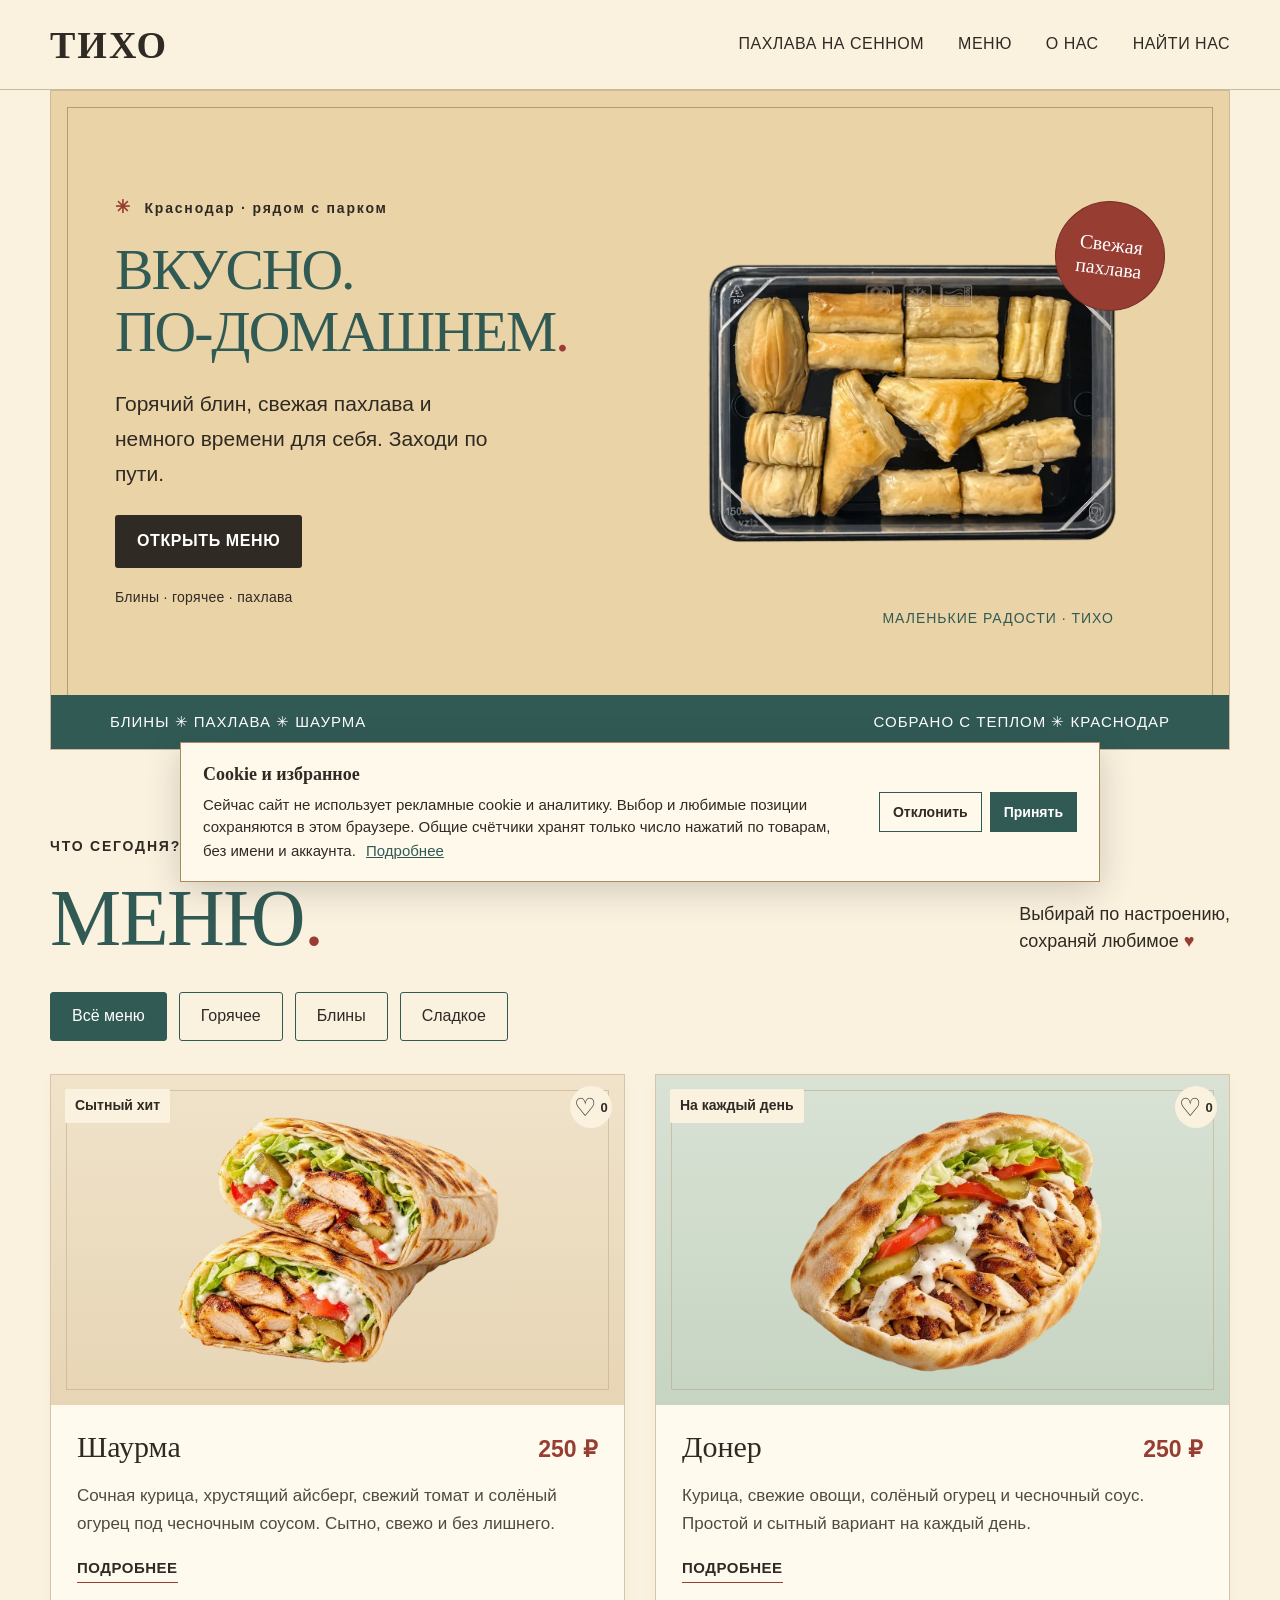
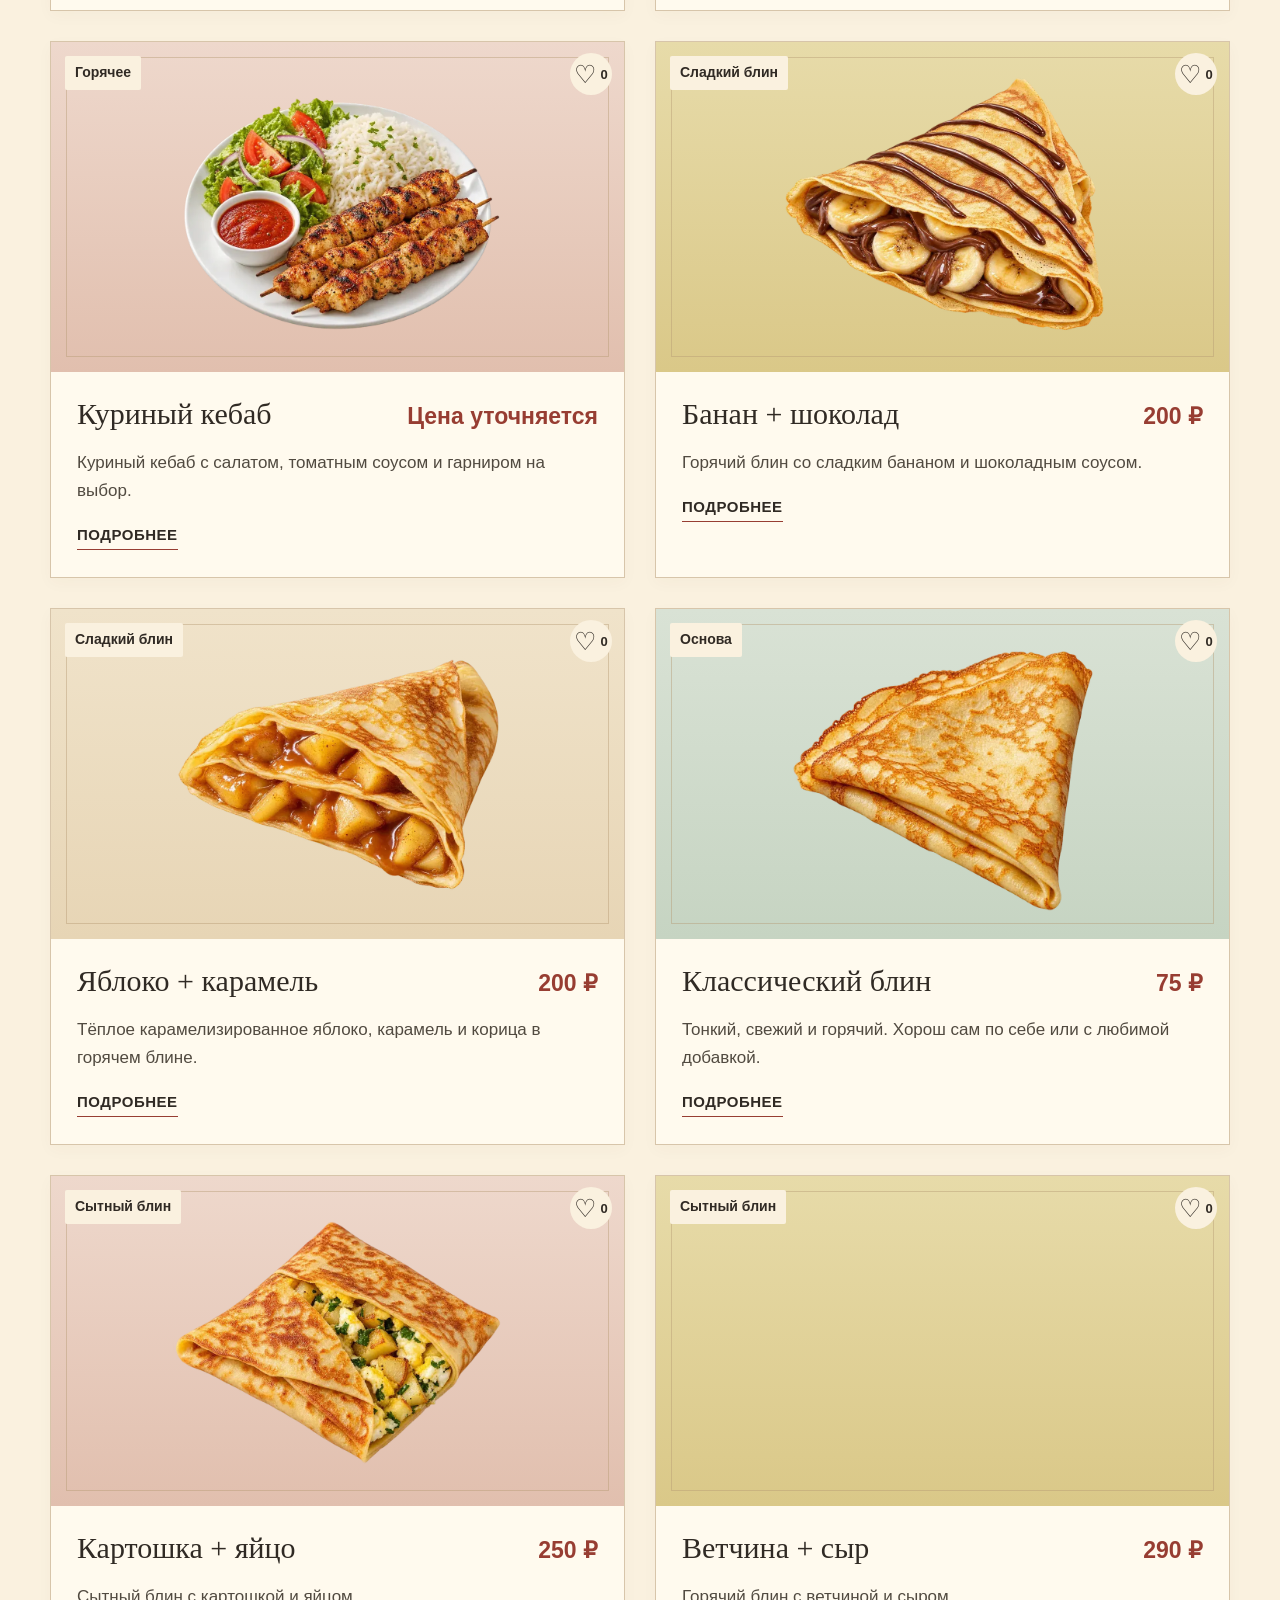
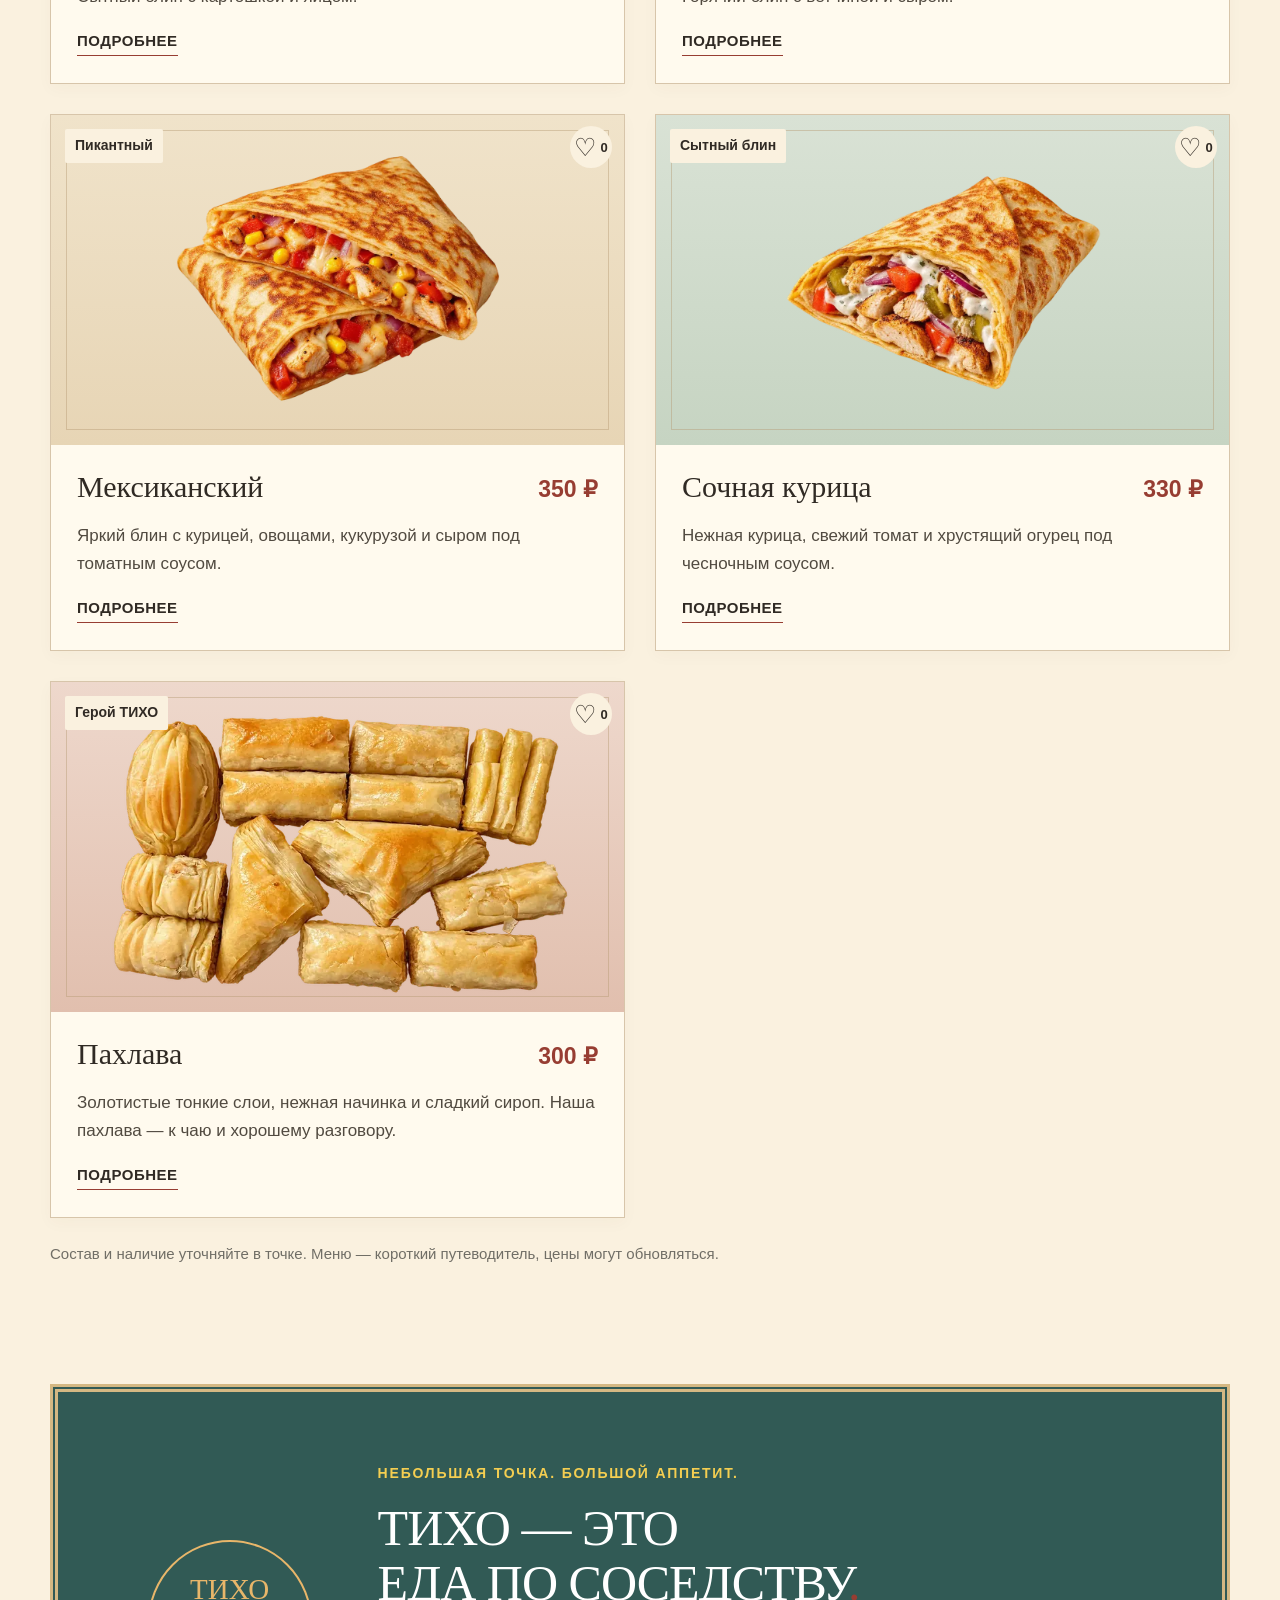
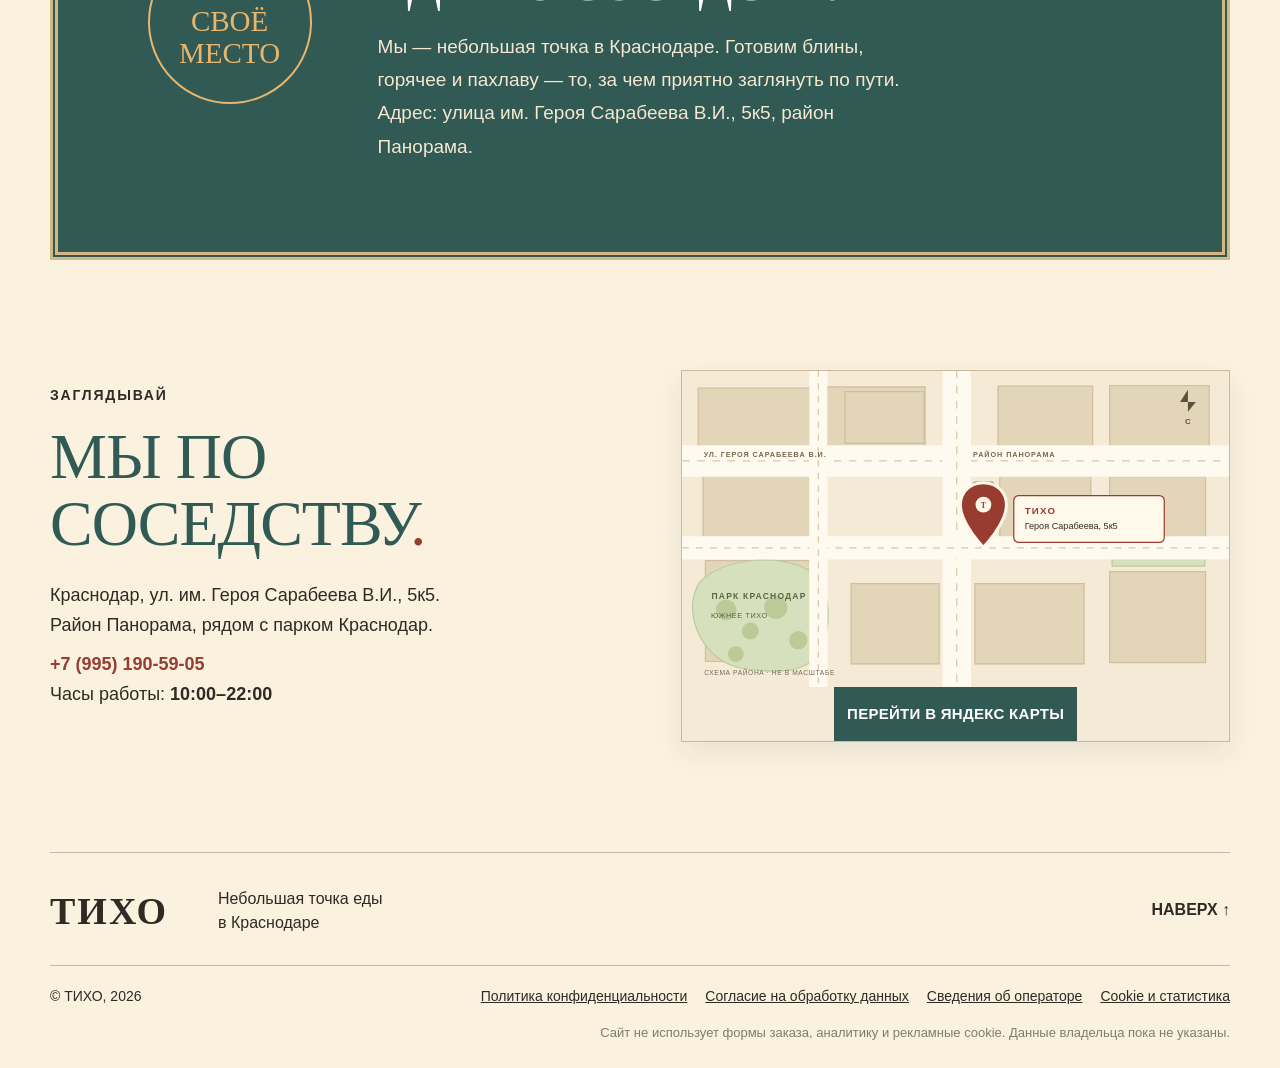
==== sarabeeva.html @ d7fddcbe "v0001" ====
<!doctype html>
<html lang="ru"><head><meta charset="utf-8"><meta name="viewport" content="width=device-width, initial-scale=1"><meta name="description" content="Блины, горячее и пахлава в Краснодаре. ТИХО, улица им. Героя Сарабеева, 5к5."><meta name="theme-color" content="#faf1df"><link rel="icon" href="images/tiho-icon.png" type="image/png"><title>ТИХО — вкусно по пути</title>
<style>:root{--yellow:#f5c846;--blue:#203bd6;--red:#f15b43;--cream:#fff8e8;--ink:#171714;--line:rgba(23,23,20,.2);--display:'Arial Narrow','Roboto Condensed',Impact,sans-serif;--body:Arial,Helvetica,sans-serif}*{box-sizing:border-box}html{scroll-behavior:smooth}body{margin:0;background:var(--cream);color:var(--ink);font-family:var(--body);font-size:15px}button,a{font:inherit}a{color:inherit;text-decoration:none}button{color:inherit}.shell{width:min(1180px,calc(100% - 48px));margin:auto}.topbar{height:76px;padding:0 max(24px,calc((100vw - 1180px)/2));display:flex;align-items:center;justify-content:space-between;border-bottom:1px solid var(--line);background:var(--cream)}.wordmark{font:600 30px var(--display);letter-spacing:-1px}.wordmark span{color:var(--red);font-size:18px;vertical-align:top;margin-left:3px}.topbar nav{display:flex;gap:34px;font-size:12px;text-transform:uppercase;letter-spacing:1px}.top-cta{font-size:12px;font-weight:700;background:var(--blue);color:white;padding:13px 17px}.top-cta span{padding-left:18px}.hero{min-height:590px;position:relative;display:grid;grid-template-columns:1fr .95fr;align-items:center;padding:56px 5% 86px;background:var(--yellow);overflow:hidden}.hero:before{content:'';position:absolute;inset:0;background-image:radial-gradient(rgba(32,59,214,.12) .7px,transparent .7px);background-size:11px 11px;pointer-events:none}.hero-copy{position:relative;z-index:2}.eyebrow{font-size:10px;letter-spacing:2px;font-weight:800;margin:0 0 17px}.spark{color:var(--red);font-size:18px;margin-right:7px}h1,h2{font-family:var(--display);font-weight:500;letter-spacing:-1.5px;margin:0}h1{font-size:clamp(75px,10vw,142px);line-height:.82;color:var(--blue)}.dot{color:var(--red)}.hero-lead{max-width:330px;line-height:1.55;margin:24px 0}.button{display:inline-flex;align-items:center;gap:45px;padding:15px 19px;font-weight:800;font-size:12px;text-transform:uppercase;letter-spacing:.6px}.button-dark{background:var(--ink);color:white}.hero-note{display:block;font-size:9px;text-transform:uppercase;letter-spacing:1px;margin-top:19px}.hero-art{height:400px;position:relative;display:grid;place-items:center;transform:rotate(3deg)}.sunburst{position:absolute;width:355px;height:355px;border-radius:50%;background:repeating-conic-gradient(var(--blue) 0 2deg,transparent 2deg 13deg);opacity:.95}.plate{position:relative;width:280px;height:280px;border-radius:50%;background:#fffdf4;box-shadow:0 12px 0 rgba(20,35,110,.18);display:grid;place-items:center}.plate:after{content:'';position:absolute;inset:18px;border:1px solid #e3d7b8;border-radius:50%}.baklava{position:relative;width:190px;height:190px;transform:rotate(45deg);display:grid;grid-template-columns:repeat(3,1fr);gap:4px;padding:6px}.baklava i{background:linear-gradient(135deg,#cb5d30 0 36%,#f5bd5a 37% 67%,#aa3c22 68%);border:2px solid #e99a4a;box-shadow:inset 0 0 0 3px #f7d58c}.art-sticker{position:absolute;z-index:3;right:1%;top:13%;width:92px;height:92px;border-radius:50%;background:var(--red);color:#fff;font:500 18px var(--display);text-align:center;padding-top:25px;transform:rotate(10deg);box-shadow:0 4px 0 var(--ink)}.orbit-text{position:absolute;bottom:7%;right:7%;font:11px var(--display);letter-spacing:2px;color:var(--blue);transform:rotate(-8deg)}.hero-band{position:absolute;bottom:0;left:0;right:0;background:var(--blue);color:#fff;padding:14px 5%;display:flex;justify-content:space-between;font:13px var(--display);letter-spacing:1px}.catalog{padding-top:115px;padding-bottom:102px}.section-heading{display:flex;justify-content:space-between;align-items:end}.section-heading h2,.visit h2{font-size:clamp(60px,8vw,100px);line-height:.9;color:var(--blue)}.section-heading>p{font-size:12px;line-height:1.6;margin:0 0 7px}.section-heading>p span{color:var(--red);font-size:18px}.filters{display:flex;gap:8px;margin:34px 0 24px;overflow:auto;padding-bottom:3px}.filter{border:1px solid var(--ink);background:transparent;border-radius:30px;padding:10px 16px;font-size:11px;white-space:nowrap;cursor:pointer}.filter.active,.filter:hover{background:var(--ink);color:white}.product-grid{display:grid;grid-template-columns:repeat(3,1fr);gap:17px}.product-card{background:#fffdf7;position:relative;border:1px solid var(--line);cursor:pointer;transition:transform .2s,box-shadow .2s;min-width:0}.product-card:hover{transform:translateY(-4px);box-shadow:5px 5px 0 var(--blue)}.card-visual{height:230px;display:grid;place-items:center;position:relative;overflow:hidden;background:var(--card-bg,#f3cf62)}.card-visual:before{content:'';position:absolute;width:185px;height:185px;border-radius:50%;background:repeating-conic-gradient(rgba(255,255,255,.38) 0 2deg,transparent 2deg 18deg)}.food-shape{position:relative;width:140px;height:104px;filter:drop-shadow(0 10px 3px rgba(0,0,0,.18));transition:transform .4s}.product-card:hover .food-shape{transform:rotate(-8deg) scale(1.04)}.food-shape.wrap{background:linear-gradient(120deg,#eed9a4 0 15%,#d3924b 16% 85%,#ecc776 86%);clip-path:polygon(7% 6%,90% 0,100% 83%,14% 100%)}.food-shape.wrap:after{content:'';position:absolute;left:20px;right:17px;top:12px;height:68px;background:repeating-linear-gradient(0deg,#8cb25c 0 8px,#f2cf79 9px 14px,#de6241 15px 20px)}.food-shape.pancake{width:160px;height:120px;background:radial-gradient(ellipse at 45% 38%,#ffe08b 0 43%,#d69b45 44% 56%,#f5cc67 57% 72%,#c17b31 73% 78%,transparent 79%);border-radius:50%;transform:rotate(-12deg)}.food-shape.pancake:after{content:'';position:absolute;width:50px;height:28px;left:57px;top:42px;border-radius:50%;background:#8e3927;filter:blur(7px)}.food-shape.dessert{width:150px;height:112px;background:repeating-linear-gradient(135deg,#b95527 0 14px,#e9953e 15px 29px,#f2d28a 30px 35px);clip-path:polygon(50% 0,100% 85%,0 85%)}.food-shape.kebab{width:145px;height:100px;border-radius:60% 50% 45% 48%;background:linear-gradient(100deg,#813b24,#cc7441 30%,#923b27 62%,#e09a59);transform:rotate(-9deg)}.food-shape.kebab:after{content:'';position:absolute;inset:20px 15px;background:repeating-linear-gradient(0deg,transparent 0 15px,rgba(45,22,18,.4) 16px 19px)}.food-shape.baklava{width:130px;height:130px;background:repeating-linear-gradient(45deg,#d18435 0 15px,#f4cf7b 16px 20px,#ae5229 21px 33px);transform:rotate(45deg);border:5px solid #fff1ca}.food-shape.blin{width:150px;height:95px;background:radial-gradient(ellipse,#f5d174 0 56%,#cf843c 59% 70%,transparent 72%);border-radius:50%;transform:rotate(-13deg)}.card-tag{position:absolute;top:14px;left:14px;background:var(--cream);padding:6px 9px;border-radius:2px;font-size:9px;text-transform:uppercase;letter-spacing:.8px;font-weight:700}.like{position:absolute;top:11px;right:12px;width:34px;height:34px;border:0;border-radius:50%;background:var(--cream);font-size:20px;line-height:1;cursor:pointer;z-index:1}.like.on{color:var(--red)}.card-info{padding:16px 17px 19px}.card-info-top{display:flex;justify-content:space-between;align-items:start;gap:8px}.card-info h3{font:500 22px var(--display);margin:0}.card-price{font-weight:800;font-size:14px;white-space:nowrap}.card-info p{font-size:11px;line-height:1.5;color:#625f56;min-height:32px;margin:9px 0 0}.card-open{display:inline-block;margin-top:15px;font-size:9px;text-transform:uppercase;letter-spacing:1px;font-weight:800;border-bottom:1px solid var(--red);padding-bottom:3px}.menu-note{font-size:10px;color:#706e66;margin-top:23px}.about{background:var(--blue);color:white;padding:75px 9%;display:grid;grid-template-columns:190px 1fr;gap:52px;align-items:center}.about h2{font-size:clamp(40px,5vw,68px);line-height:.98}.about .eyebrow{color:#f4ce51}.about p:last-child{max-width:540px;font-size:13px;line-height:1.8;color:#e1e5ff}.about-stamp{width:164px;height:164px;border:2px solid var(--yellow);border-radius:50%;display:grid;place-content:center;text-align:center;color:var(--yellow);font:500 27px/.95 var(--display);transform:rotate(-11deg)}.visit{display:grid;grid-template-columns:1fr 1fr;align-items:center;gap:7%;padding-top:110px;padding-bottom:110px}.visit h2{font-size:clamp(48px,6vw,78px)}.visit>div:first-child>p:last-child{font-size:12px;line-height:1.7;margin-top:22px}.map-card{height:290px;background:#e9dfc4;position:relative;overflow:hidden;display:grid;place-items:center}.map-grid{position:absolute;inset:-20%;background:repeating-linear-gradient(25deg,transparent 0 44px,rgba(32,59,214,.12) 45px 49px,transparent 50px 76px),repeating-linear-gradient(115deg,transparent 0 64px,rgba(32,59,214,.09) 65px 71px,transparent 72px 106px)}.map-pin{position:relative;background:var(--red);color:white;padding:12px 20px;font:500 28px var(--display);box-shadow:4px 5px 0 var(--ink);transform:rotate(-4deg)}.map-pin span{font-size:13px;vertical-align:top;margin-left:5px}.map-label{position:absolute;top:20px;left:20px;font:12px var(--display);letter-spacing:2px;color:var(--blue)}.map-caption{position:absolute;bottom:17px;right:18px;font-size:9px;text-transform:uppercase;letter-spacing:1px}.footer{border-top:1px solid var(--line);padding-top:34px;padding-bottom:24px}.footer-top{display:flex;align-items:center;justify-content:space-between;padding-bottom:30px}.footer-top p{font-size:11px;line-height:1.5;margin:0 auto 0 50px}.footer-up{font-size:10px;text-transform:uppercase;font-weight:700}.footer-bottom{border-top:1px solid var(--line);padding-top:20px;display:flex;justify-content:space-between;gap:20px;font-size:9px}.footer-bottom>div{display:flex;gap:18px;flex-wrap:wrap;justify-content:end}.footer-bottom button{border:0;padding:0;background:none;text-decoration:underline;font-size:9px;cursor:pointer}.legal-placeholder{font-size:9px;color:#807c70;text-align:right;margin:16px 0 0}.product-dialog,.legal-dialog{border:0;padding:0;color:var(--ink);background:var(--cream);box-shadow:0 24px 80px #0005}.product-dialog{width:min(840px,calc(100% - 28px));max-width:none;grid-template-columns:1fr 1fr;position:fixed}.product-dialog[open]{display:grid}.product-dialog::backdrop,.legal-dialog::backdrop{background:rgba(17,18,31,.68);backdrop-filter:blur(4px)}.dialog-close{position:absolute;right:13px;top:11px;z-index:5;border:0;background:var(--cream);width:35px;height:35px;border-radius:50%;font-size:24px;cursor:pointer}.dialog-media{min-height:440px;display:grid;place-items:center;background:var(--yellow);overflow:hidden;touch-action:pan-y}.dialog-media .food-shape{transform:scale(1.8);cursor:grab}.dialog-media .food-shape:active{cursor:grabbing}.dialog-copy{padding:54px 38px 32px}.dialog-copy h2{font-size:46px;line-height:1;margin-bottom:12px}.dialog-category{color:var(--blue)}.dialog-price{font-size:18px}.dialog-description{font-size:13px;line-height:1.7;margin:20px 0 8px}.dialog-ingredients{font-size:10px;line-height:1.6;color:#716d62}.gallery-controls{display:flex;align-items:center;gap:16px;margin-top:24px;font-size:9px;text-transform:uppercase;letter-spacing:1px}.gallery-controls button{border:1px solid var(--ink);background:transparent;width:34px;height:34px;border-radius:50%;font-size:16px;cursor:pointer}.large-like{position:static;width:auto;height:40px;border-radius:25px;padding:0 15px;margin-top:18px;font-size:15px;background:#f0e6d0}.large-like span{font-size:10px;margin-left:6px}.legal-dialog{width:min(580px,calc(100% - 28px));max-width:none;padding:45px 42px 35px}.legal-dialog h2{font-size:38px;color:var(--blue);margin-bottom:18px}.legal-copy{font-size:12px;line-height:1.75}.legal-warning{font-size:10px;background:#fff0bf;padding:12px;margin-top:22px}.toast{position:fixed;left:50%;bottom:25px;transform:translate(-50%,20px);background:var(--ink);color:white;padding:12px 18px;font-size:11px;opacity:0;pointer-events:none;transition:.25s;z-index:10}.toast.show{opacity:1;transform:translate(-50%,0)}@media(max-width:760px){.shell{width:calc(100% - 32px)}.topbar{height:62px;padding:0 16px}.topbar nav{gap:14px;font-size:9px}.top-cta{display:none}.wordmark{font-size:25px}.hero{width:100%;grid-template-columns:1fr;min-height:auto;padding:55px 25px 74px}.hero h1{font-size:clamp(76px,18vw,125px)}.hero-lead{max-width:280px;font-size:13px}.hero-art{height:310px;margin-top:0}.sunburst{width:270px;height:270px}.plate{width:220px;height:220px}.baklava{width:150px;height:150px}.art-sticker{right:8%;top:4%;width:76px;height:76px;font-size:15px;padding-top:21px}.orbit-text{bottom:1%;right:4%;font-size:9px}.hero-band{padding:11px 15px;font-size:10px}.hero-band span:last-child{display:none}.catalog{padding-top:74px;padding-bottom:68px}.section-heading h2{font-size:68px}.section-heading>p{font-size:10px}.filters{margin:24px 0 18px;gap:6px}.filter{padding:9px 13px;font-size:10px}.product-grid{grid-template-columns:repeat(2,minmax(0,1fr));gap:10px}.card-visual{height:160px}.food-shape{transform:scale(.82)}.product-card:hover .food-shape{transform:rotate(-8deg) scale(.86)}.card-info{padding:12px 11px 14px}.card-info h3{font-size:18px}.card-price{font-size:12px}.card-info p{font-size:10px;min-height:45px}.card-open{font-size:8px;margin-top:11px}.card-tag{top:9px;left:9px;font-size:8px;padding:5px 7px}.like{top:7px;right:7px;width:30px;height:30px}.about{width:100%;grid-template-columns:1fr;gap:25px;padding:45px 26px}.about-stamp{width:106px;height:106px;font-size:19px}.about h2{font-size:47px}.about p:last-child{font-size:12px}.visit{grid-template-columns:1fr;gap:25px;padding-top:72px;padding-bottom:70px}.visit h2{font-size:58px}.map-card{height:225px}.footer-top{padding-bottom:22px}.footer-top p{margin-left:22px;font-size:9px}.footer-bottom{display:block}.footer-bottom>div{justify-content:start;margin-top:15px;gap:12px}.legal-placeholder{text-align:left;line-height:1.5}.product-dialog[open]{display:block;max-height:calc(100dvh - 24px);overflow:auto}.dialog-media{min-height:250px;height:250px}.dialog-media .food-shape{transform:scale(1.25)}.dialog-copy{padding:28px 24px 25px}.dialog-copy h2{font-size:38px}.legal-dialog{padding:42px 24px 28px}.legal-dialog h2{font-size:32px}}@media(prefers-reduced-motion:reduce){*{scroll-behavior:auto!important;transition:none!important}}
/* A quiet neighbourhood café, warm colour and generous type. */
:root{--yellow:#e8b66a;--blue:#315a55;--red:#973d32;--cream:#faf1df;--ink:#302a24;--line:#cdb899;--display:Georgia,'Times New Roman',serif;--body:Arial,Helvetica,sans-serif}body{font-size:18px;line-height:1.55}.topbar{height:90px;background:#faf1df}.wordmark{font-size:38px;letter-spacing:2px}.wordmark span{display:none}.topbar nav{font-size:16px;letter-spacing:.5px}.top-cta,.button{font-size:16px;padding:14px 22px;border-radius:3px}.hero{min-height:660px;padding:72px 5% 110px;background:#ead3a6;border:1px solid var(--line)}.hero:before{background:none;inset:16px;border:1px solid #b79b6d}.hero h1{font-size:clamp(42px,4.5vw,64px);line-height:1.08;letter-spacing:-2px;max-width:600px}.hero-lead{font-size:21px;max-width:390px;line-height:1.65}.eyebrow{font-size:14px;line-height:1.6;letter-spacing:1.8px}.hero-note{font-size:14px;letter-spacing:.3px;text-transform:none}.hero-art{height:400px;transform:none;min-width:0}.hero-product{width:100%;height:100%;touch-action:pan-y;cursor:grab}.art-sticker{right:0;top:0;font-size:20px;line-height:1.2;width:110px;height:110px;padding-top:30px;box-shadow:none;border:1px solid #742f26;transform:rotate(7deg)}.orbit-text{font-family:var(--body);font-size:14px;letter-spacing:1px;bottom:-25px;right:10%;transform:none}.hero-band{background:var(--blue);font:15px var(--body);letter-spacing:1px;padding:18px 5%}.catalog{padding-top:85px}.section-heading h2{font-size:80px;line-height:1.1}.section-heading>p{font-size:18px;line-height:1.5}.filters{gap:12px;margin:30px 0}.filter{font-size:16px;padding:11px 21px;border-color:var(--blue);border-radius:3px}.filter.active,.filter:hover{background:var(--blue)}.product-grid{grid-template-columns:repeat(2,minmax(0,1fr));gap:30px}.product-card{border:1px solid #d7c5aa;background:#fffaee;box-shadow:0 5px 15px #5f482308;cursor:default}.product-card:hover{transform:none;box-shadow:0 8px 25px #5f482312}.card-visual{height:330px;background:#eddec1!important;background:linear-gradient(#f0e3ca,#e7d5b5)!important}.card-visual:before{inset:15px;width:auto;height:auto;border:1px solid #b39a7370;border-radius:0;background:none}.product-card:nth-child(4n+2) .card-visual{background:linear-gradient(#d9e2d5,#c6d4c2)!important}.product-card:nth-child(4n+3) .card-visual{background:linear-gradient(#eed8cc,#e1bfae)!important}.product-card:nth-child(4n) .card-visual{background:linear-gradient(#e7dba9,#dac888)!important}.product-view{width:100%;height:100%;position:relative;z-index:0;cursor:grab;touch-action:pan-y}.product-view:active{cursor:grabbing}.product-view canvas,.hero-product canvas{display:block;width:100%;height:100%;outline:none}.product-view:focus-visible,.hero-product:focus-visible{outline:3px solid var(--blue);outline-offset:-5px}.card-tag{font-size:14px;padding:6px 10px;z-index:1;text-transform:none;letter-spacing:0}.like{width:42px;height:42px;font-size:25px;z-index:2}.rotate-hint{position:absolute;bottom:16px;left:50%;transform:translateX(-50%);font-size:14px;color:#514735;pointer-events:none}.card-info{padding:24px 26px 27px}.card-info-top{align-items:baseline;flex-wrap:wrap}.card-info h3{font-size:30px;line-height:1.2}.card-price{font-size:23px;color:var(--red)}.card-info p{font-size:17px;line-height:1.65;margin-top:14px;min-height:0;color:#514a40}.card-open{font-size:15px;letter-spacing:.5px;margin-top:18px;cursor:pointer}.menu-note{font-size:15px;line-height:1.7}.about{padding:70px 7%;border:8px double #d4b883;gap:40px}.about h2{font-size:50px;line-height:1.1;letter-spacing:-1px}.about p:last-child{font-size:19px;line-height:1.75;color:#f5e7d0}.about-stamp{font-size:29px;line-height:1.1;transform:none}.visit h2{font-size:64px;line-height:1.05;letter-spacing:-1px}.visit>div:first-child>p:last-child{font-size:18px}.map-label,.map-caption{font-size:14px}.footer-top p,.footer-up{font-size:16px}.footer-bottom,.footer-bottom button{font-size:14px}.legal-placeholder{font-size:13px;line-height:1.6}.product-dialog{width:min(1050px,calc(100% - 32px));max-height:calc(100dvh - 32px);overflow:auto;border:1px solid var(--line)}.dialog-media{min-height:520px;background:#e8d7b7;touch-action:pan-y}.dialog-media .product-view{min-height:520px}.dialog-copy{padding:60px 36px 36px}.dialog-copy h2{font-size:43px;line-height:1.15;letter-spacing:-1px}.dialog-price{font-size:27px;color:var(--red)}.dialog-description{font-size:19px;line-height:1.65}.dialog-ingredients{font-size:16px;line-height:1.7}.gallery-controls{font-size:14px;letter-spacing:0;text-transform:none;gap:12px}.gallery-controls button{width:44px;height:44px;font-size:22px}.large-like{font-size:23px;height:48px}.large-like span{font-size:16px}.dialog-close{width:44px;height:44px;font-size:30px}.pack-controls{display:flex;gap:8px;margin-top:20px;flex-wrap:wrap}.pack-controls[hidden]{display:none}.pack-controls button{font-size:15px;padding:8px 12px;border:1px solid var(--line);background:var(--cream);cursor:pointer}.legal-copy{font-size:16px}.legal-warning{font-size:14px}.toast{font-size:16px}
@media(max-width:760px){.topbar{height:76px}.wordmark{font-size:30px}.topbar nav{font-size:14px;gap:16px}.hero{padding:48px 26px 90px;grid-template-columns:1fr}.hero h1{font-size:clamp(36px,8.3vw,60px);letter-spacing:-1px}.hero-lead{font-size:19px;max-width:none}.hero-art{height:320px;margin-top:24px}.art-sticker{width:85px;height:85px;font-size:16px;padding-top:22px;right:3%;top:4%}.orbit-text{font-size:12px;bottom:0;right:8%}.hero-band{font-size:14px}.section-heading h2{font-size:60px}.section-heading>p{font-size:15px;max-width:155px}.eyebrow{font-size:13px}.product-grid{grid-template-columns:1fr;gap:24px}.card-visual{height:310px}.card-info{padding:22px}.card-info h3{font-size:28px}.card-info p{font-size:17px}.card-tag{font-size:14px;left:20px;top:20px}.like{top:18px;right:18px}.card-price{font-size:23px}.card-open{font-size:15px}.filter{font-size:16px}.about{padding:40px 26px;grid-template-columns:1fr}.about h2{font-size:38px}.about p:last-child{font-size:18px}.about-stamp{font-size:20px}.visit h2{font-size:48px}.footer-top p{font-size:14px;margin-left:20px}.footer-up{font-size:14px}.dialog-media,.dialog-media .product-view{height:310px;min-height:310px}.dialog-copy{padding:28px 24px}.dialog-copy h2{font-size:36px}.gallery-controls{flex-wrap:wrap}.dialog-description{font-size:18px}.footer-bottom button{font-size:14px}}
/* Static, lightweight product photography replaces continuous GPU rendering. */
.hero-product{object-fit:contain;object-position:center;width:100%;height:100%;display:block;position:relative;z-index:1}.item-photo{display:block;width:100%;height:100%;min-height:0;object-fit:contain;object-position:center;position:relative;z-index:0}.detail-photo{display:block;width:100%;height:100%;min-height:520px;object-fit:contain;object-position:center}.dialog-media{display:grid;place-items:center;overflow:hidden}.dialog-media .detail-photo{width:100%;height:100%}@media(max-width:760px){.dialog-media{height:310px;min-height:310px}.dialog-media .detail-photo{min-height:310px}}
.like{display:flex;align-items:center;justify-content:center;gap:4px}.like span{font:600 13px Arial,sans-serif;min-width:1ch}.cookie-banner{position:fixed;z-index:20;left:50%;bottom:18px;transform:translateX(-50%);width:min(920px,calc(100% - 32px));display:flex;align-items:center;justify-content:space-between;gap:24px;padding:18px 22px;background:#fff9eb;border:1px solid #aa8b5e;box-shadow:0 8px 32px #302a2433;color:#302a24}.cookie-banner[hidden]{display:none}.cookie-banner strong{font:700 18px Georgia,serif}.cookie-banner p{font:14px/1.5 Arial,sans-serif;margin:5px 0 0}.cookie-more{border:0;background:none;color:#315a55;text-decoration:underline;cursor:pointer;font:inherit}.cookie-actions{display:flex;gap:8px;flex-shrink:0}.cookie-actions button{border:1px solid #315a55;padding:11px 13px;background:transparent;color:#302a24;font:600 14px Arial,sans-serif;cursor:pointer}.cookie-actions button:last-child{background:#315a55;color:white}@media(max-width:650px){.cookie-banner{align-items:stretch;flex-direction:column;gap:12px;padding:16px}.cookie-actions{display:grid;grid-template-columns:1fr 1fr}.cookie-actions button{padding:12px 8px}.like span{font-size:12px}}

.cookie-banner p{font-size:15px;line-height:1.5}.legal-copy{font-size:16px;line-height:1.7}.legal-warning{font-size:14px}
.map-card{height:320px;display:flex;flex-direction:column;overflow:hidden;background:#f3ecdb;border:1px solid var(--line)}.map-card iframe{display:block;width:100%;height:278px;flex:1;border:0}.map-caption{display:block;position:static;text-align:right;padding:9px 13px;background:#fff9eb;color:var(--blue);font:600 14px Arial,sans-serif;text-decoration:underline}.contact-phone{display:inline-block;margin-top:8px;color:var(--red);font-weight:700;text-decoration:none}@media(max-width:760px){.map-card{height:300px}.map-card iframe{height:255px}}
.map-card{height:auto;min-height:0;display:flex;flex-direction:column;overflow:hidden;background:#f4ead5;border:1px solid var(--line);box-shadow:0 10px 28px #302a2414}.location-map{display:block;width:100%;height:auto;aspect-ratio:900/520;object-fit:cover}.map-caption{display:flex;align-items:center;justify-content:center;min-height:54px;background:var(--blue);color:#fff;font:700 15px Arial,sans-serif;text-decoration:none;letter-spacing:.3px;transition:background .2s}.map-caption:hover{background:#263e9e}.contact-phone{display:inline-block;margin-top:8px;color:var(--red);font-weight:700;text-decoration:none}@media(max-width:760px){.map-card{height:auto;min-height:0}.location-map{height:auto}.map-caption{min-height:52px}}
.hero-actions{display:flex;flex-wrap:wrap;align-items:center;gap:10px}.button-delivery{background:#983c31;color:#fff}.button-delivery:hover{background:#7e2f27}@media(max-width:760px){.hero-actions{gap:8px}.hero-actions .button{font-size:11px;padding:14px 15px;gap:8px}}
</style></head><body>
  <header class="topbar">
    <a class="wordmark" href="#top" aria-label="ТИХО — на главную">ТИХО<span>★</span></a>
    <nav aria-label="Основная навигация"><a href="index.html">Пахлава на Сенном</a><a href="#catalog">Меню</a><a href="#about">О нас</a><a href="#contacts">Найти нас</a></nav>
    
  </header>

  <main id="top">
    <section class="hero shell">
      <div class="hero-copy">
        <p class="eyebrow"><span class="spark">✳</span> Краснодар · рядом с парком</p>
        <h1>ВКУСНО.<br>ПО-ДОМАШНЕМ<span class="dot">.</span></h1>
        <p class="hero-lead">Горячий блин, свежая пахлава и немного времени для себя. Заходи по пути.</p>
        <div class="hero-actions"><a class="button button-dark" href="#catalog">Открыть меню</a></div>
        <span class="hero-note">Блины · горячее · пахлава</span>
      </div>
      <div class="hero-art"><img class="hero-product" src="images/hero.webp" alt="Коробка пахлавы ТИХО" fetchpriority="high" decoding="async"><span class="art-sticker">Свежая<br>пахлава</span><span class="orbit-text">МАЛЕНЬКИЕ РАДОСТИ · ТИХО</span></div>
      <div class="hero-band"><span>БЛИНЫ ✳ ПАХЛАВА ✳ ШАУРМА</span><span>СОБРАНО С ТЕПЛОМ ✳ КРАСНОДАР</span></div>
    </section>

    <section class="catalog shell" id="catalog">
      <div class="section-heading"><div><p class="eyebrow">ЧТО СЕГОДНЯ?</p><h2>МЕНЮ<span class="dot">.</span></h2></div><p>Выбирай по настроению,<br>сохраняй любимое <span>♥</span></p></div>
      <div class="filters" role="group" aria-label="Фильтр категорий">
        <button class="filter active" data-filter="all">Всё меню</button><button class="filter" data-filter="hot">Горячее</button><button class="filter" data-filter="blini">Блины</button><button class="filter" data-filter="sweet">Сладкое</button>
      </div>
      <div class="product-grid" id="product-grid" aria-live="polite"></div>
      <p class="menu-note">Состав и наличие уточняйте в точке. Меню — короткий путеводитель, цены могут обновляться.</p>
    </section>

    <section class="about shell" id="about">
      <div class="about-stamp">ТИХО<br>СВОЁ<br>МЕСТО</div>
      <div><p class="eyebrow">НЕБОЛЬШАЯ ТОЧКА. БОЛЬШОЙ АППЕТИТ.</p><h2>ТИХО — ЭТО<br>ЕДА ПО СОСЕДСТВУ<span class="dot">.</span></h2><p>Мы — небольшая точка в Краснодаре. Готовим блины, горячее и пахлаву — то, за чем приятно заглянуть по пути. Адрес: улица им. Героя Сарабеева В.И., 5к5, район Панорама.</p></div>
    </section>

    <section class="visit shell" id="contacts">
      <div><p class="eyebrow">ЗАГЛЯДЫВАЙ</p><h2>МЫ ПО<br>СОСЕДСТВУ<span class="dot">.</span></h2><p>Краснодар, ул. им. Героя Сарабеева В.И., 5к5.<br>Район Панорама, рядом с парком Краснодар.<br><a class="contact-phone" href="tel:+79951905905">+7 (995) 190-59-05</a><br>Часы работы: <strong>10:00–22:00</strong></p></div>
      <div class="map-card"><img class="location-map" src="images/map.svg" alt="Схема района Панорама с отметкой ТИХО на улице Героя Сарабеева, 5к5" loading="lazy" decoding="async"><a class="map-caption" href="https://yandex.ru/maps/35/krasnodar/house/ulitsa_im_geroya_sarabeyeva_v_i_5k5/Z0AYdgRhT0UGQFpvfXx0dX1lbA==/" target="_blank" rel="noopener">Перейти в Яндекс Карты</a></div>
    </section>
  </main>

  <footer class="footer shell">
    <div class="footer-top"><a class="wordmark" href="#top">ТИХО<span>★</span></a><p>Небольшая точка еды<br>в Краснодаре</p><a href="#catalog" class="footer-up">Наверх ↑</a></div>
    <div class="footer-bottom"><span>© ТИХО, 2026</span><div><button data-legal="privacy">Политика конфиденциальности</button><button data-legal="consent">Согласие на обработку данных</button><button data-legal="operator">Сведения об операторе</button><button data-legal="cookies">Cookie и статистика</button></div></div>
    <p class="legal-placeholder">Сайт не использует формы заказа, аналитику и рекламные cookie. Данные владельца пока не указаны.</p>
  </footer>

  <dialog id="product-dialog" class="product-dialog"><button class="dialog-close" aria-label="Закрыть">×</button><div class="dialog-media"></div><div class="dialog-copy"><p class="eyebrow dialog-category"></p><h2 class="dialog-title"></h2><strong class="dialog-price"></strong><p class="dialog-description"></p><p class="dialog-ingredients"></p><button class="like large-like">♡ <span>Нравится</span></button></div></dialog>
  <dialog id="legal-dialog" class="legal-dialog"><button class="dialog-close" aria-label="Закрыть">×</button><p class="eyebrow">ТИХО · ИНФОРМАЦИЯ</p><h2></h2><div class="legal-copy"></div><p class="legal-warning">Сведения о владельце и точном адресе необходимо добавить после подтверждения данных; технические журналы запросов зависят от хостинга.</p></dialog>
  <section id="cookie-banner" class="cookie-banner" role="dialog" aria-label="Настройки cookie" hidden><div><strong>Cookie и избранное</strong><p>Сейчас сайт не использует рекламные cookie и аналитику. Выбор и любимые позиции сохраняются в этом браузере. Общие счётчики хранят только число нажатий по товарам, без имени и аккаунта. <button data-legal="cookies" class="cookie-more">Подробнее</button></p></div><div class="cookie-actions"><button data-cookie-choice="reject">Отклонить</button><button data-cookie-choice="accept">Принять</button></div></section><div class="toast" role="status" aria-live="polite"></div>
<script>const imageData={"shawarma":"images/shawarma.webp", "doner":"images/doner.webp", "kebab":"images/kebab.webp", "banana":"images/banana.webp", "apple":"images/apple.webp", "classic":"images/classic.webp", "potato":"images/potato.webp", "ham":"images/ham.webp", "mexican":"images/mexican.webp", "chicken":"images/chicken.webp", "baklava":"images/baklava.webp"};
const products=[
{id:'shawarma',name:'Шаурма',category:'Горячее',group:'hot',price:'250 ₽',description:'Сочная курица, хрустящий айсберг, свежий томат и солёный огурец под чесночным соусом. Сытно, свежо и без лишнего.',ingredients:'Курица · айсберг · томат · солёный огурец · чесночный соус',shape:'wrap',color:'#f3cd62',tag:'Сытный хит'},
{id:'doner',name:'Донер',category:'Горячее',group:'hot',price:'250 ₽',description:'Курица, свежие овощи, солёный огурец и чесночный соус. Простой и сытный вариант на каждый день.',ingredients:'Курица · айсберг · томат · солёный огурец · чесночный соус',shape:'wrap',color:'#91b9be',tag:'На каждый день'},
{id:'kebab',name:'Куриный кебаб',category:'Горячее',group:'hot',price:'Цена уточняется',description:'Куриный кебаб с салатом, томатным соусом и гарниром на выбор.',ingredients:'Куриный кебаб · салат · гарнир на выбор · томатный соус.',shape:'kebab',color:'#f1a37a',tag:'Горячее'},
{id:'banana',name:'Банан + шоколад',category:'Блины',group:'blini',price:'200 ₽',description:'Горячий блин со сладким бананом и шоколадным соусом.',ingredients:'Банан · шоколадный соус',shape:'pancake',color:'#edc5d1',tag:'Сладкий блин'},
{id:'apple',name:'Яблоко + карамель',category:'Блины',group:'blini',price:'200 ₽',description:'Тёплое карамелизированное яблоко, карамель и корица в горячем блине.',ingredients:'Карамелизированное яблоко · карамельный соус · корица',shape:'pancake',color:'#edb357',tag:'Сладкий блин'},
{id:'classic',name:'Классический блин',category:'Блины',group:'blini',price:'75 ₽',description:'Тонкий, свежий и горячий. Хорош сам по себе или с любимой добавкой.',ingredients:'Можно добавить: сгущёнка · джем · мороженое · ягоды · сметана',shape:'blin',color:'#f5da83',tag:'Основа'},
{id:'potato',name:'Картошка + яйцо',category:'Блины',group:'blini',price:'250 ₽',description:'Сытный блин с картошкой и яйцом.',ingredients:'Картошка · яйцо · лук · петрушка',shape:'blin',color:'#d4df9b',tag:'Сытный блин'},
{id:'ham',name:'Ветчина + сыр',category:'Блины',group:'blini',price:'290 ₽',description:'Горячий блин с ветчиной и сыром.',ingredients:'Ветчина · сыр · сухой чеснок',shape:'blin',color:'#f2ac8b',tag:'Сытный блин'},
{id:'mexican',name:'Мексиканский',category:'Блины',group:'blini',price:'350 ₽',description:'Яркий блин с курицей, овощами, кукурузой и сыром под томатным соусом.',ingredients:'Курица · кукуруза · болгарский перец · красный лук · томат · сыр · томатный соус',shape:'blin',color:'#f28c59',tag:'Пикантный'},
{id:'chicken',name:'Сочная курица',category:'Блины',group:'blini',price:'330 ₽',description:'Нежная курица, свежий томат и хрустящий огурец под чесночным соусом.',ingredients:'Курица · томат · маринованный огурец · красный лук · чесночный соус',shape:'blin',color:'#a5bfd5',tag:'Сытный блин'},
{id:'baklava',name:'Пахлава',category:'Десерты',group:'sweet',price:'300 ₽',description:'Золотистые тонкие слои, нежная начинка и сладкий сироп. Наша пахлава — к чаю и хорошему разговору.',ingredients:'Состав и порция уточняются.',shape:'baklava',color:'#e8b654',tag:'Герой ТИХО'}
];
const grid=document.querySelector('#product-grid'),favorites=new Set(JSON.parse(localStorage.getItem('tiho-likes')||'[]'));let current=null,toastTimer;const likeCounts=JSON.parse(localStorage.getItem('tiho-like-counts')||'{}');
function syncLikes(){document.querySelectorAll('[data-like-count]').forEach(x=>x.textContent=likeCounts[x.dataset.likeCount]??0)}
function toggleLike(id){const adding=!favorites.has(id);if(!adding){favorites.delete(id);updateLikes();syncDialogLike(id);showToast('Убрано из любимого');return}favorites.add(id);likeCounts[id]=(likeCounts[id]||0)+1;localStorage.setItem('tiho-like-counts',JSON.stringify(likeCounts));updateLikes();syncDialogLike(id);showToast('Добавлено в любимое')}
function syncDialogLike(id){if(current?.id!==id)return;const b=document.querySelector('.large-like');b.innerHTML=`${favorites.has(id)?'♥':'♡'} <span>${favorites.has(id)?'В любимом':'Нравится'}</span>`;b.classList.toggle('on',favorites.has(id))}
const esc=s=>String(s).replace(/[&<>"']/g,c=>({'&':'&amp;','<':'&lt;','>':'&gt;','"':'&quot;',"'":'&#39;'}[c]));
function card(p){return `<article class="product-card" data-id="${p.id}" tabindex="0" aria-label="Открыть ${esc(p.name)}"><div class="card-visual" style="--card-bg:${p.color}"><span class="card-tag">${esc(p.tag)}</span><button class="like ${favorites.has(p.id)?'on':''}" aria-label="${favorites.has(p.id)?'Убрать из любимого':'Добавить в любимое'}" data-like="${p.id}">${favorites.has(p.id)?'♥':'♡'} <span data-like-count="${p.id}">${likeCounts[p.id]??0}</span></button><img class="item-photo" src="${imageData[p.id]}" alt="${esc(p.name)}" loading="lazy" decoding="async"></div><div class="card-info"><div class="card-info-top"><h3>${esc(p.name)}</h3><span class="card-price">${esc(p.price)}</span></div><p>${esc(p.description)}</p><span class="card-open">Подробнее</span></div></article>`}
function render(filter='all'){grid.innerHTML=products.filter(p=>filter==='all'||p.group===filter).map(card).join('')}
function updateLikes(){localStorage.setItem('tiho-likes',JSON.stringify([...favorites]));render(document.querySelector('.filter.active')?.dataset.filter||'all')}
function showToast(s){let t=document.querySelector('.toast');t.textContent=s;t.classList.add('show');clearTimeout(toastTimer);toastTimer=setTimeout(()=>t.classList.remove('show'),2100)}
document.querySelector('.filters').addEventListener('click',e=>{let b=e.target.closest('[data-filter]');if(!b)return;document.querySelectorAll('.filter').forEach(x=>x.classList.toggle('active',x===b));render(b.dataset.filter)});
grid.addEventListener('click',e=>{let l=e.target.closest('[data-like]');if(l){e.stopPropagation();toggleLike(l.dataset.like);return}let c=e.target.closest('.product-card');if(c)openProduct(c.dataset.id)});
grid.addEventListener('keydown',e=>{if((e.key==='Enter'||e.key===' ')&&e.target.matches('.product-card')){e.preventDefault();openProduct(e.target.dataset.id)}});
const pd=document.querySelector('#product-dialog');function openProduct(id){current=products.find(p=>p.id===id);document.querySelector('.dialog-media').innerHTML=`<img class="detail-photo" src="${imageData[current.id]}" alt="${esc(current.name)}" decoding="async">`;document.querySelector('.dialog-category').textContent=current.category;document.querySelector('.dialog-title').textContent=current.name;document.querySelector('.dialog-price').textContent=current.price;document.querySelector('.dialog-description').textContent=current.description;document.querySelector('.dialog-ingredients').textContent=current.ingredients;let l=document.querySelector('.large-like');l.innerHTML=`${favorites.has(id)?'♥':'♡'} <span>${favorites.has(id)?'В любимом':'Нравится'}</span>`;l.classList.toggle('on',favorites.has(id));if(!pd.open)pd.showModal()}
pd.querySelector('.dialog-close').onclick=()=>pd.close();pd.addEventListener('click',e=>{if(e.target===pd)pd.close()});document.querySelector('.large-like').onclick=()=>toggleLike(current.id);
const legal={privacy:['Политика конфиденциальности','<p><b>Оператор:</b> [указать полное наименование / ФИО ИП, адрес и контакты].</p><p>На этой версии сайта нет форм заказа, оплаты, подписки или регистрации. Технически сайт может получать стандартные журналы запросов на стороне хостинга (например, IP-адрес, время, сведения о браузере) для доставки страниц и защиты от сбоев. Счётчик нажатий «Нравится» хранится только в этом браузере; общего счётчика между посетителями в автономной копии нет. Сайт не связывает реакции с именем, аккаунтом или профилем. Список любимых товаров хранится только в localStorage браузера.</p><p>Внешние системы аналитики, рекламные пиксели и сторонние cookie не подключены. Если они появятся, цели, состав данных, получателей и сроки хранения необходимо описать здесь до подключения.</p><p>Обращения по вопросам данных: [контакт оператора]. Сроки хранения и порядок удаления: [заполнить по фактическим процессам].</p>'],consent:['Согласие на обработку данных','<p>Сайт не запрашивает имя или контакты через формы. При нажатии на сердечко идентификатор товара и отметка сохраняются только в localStorage этого браузера. Сервер и общая база реакций в автономной копии не используются. Любимые товары и выбор cookie хранятся локально в браузере.</p><p>Если появятся формы, перед запуском нужно описать конкретную цель, перечень данных, действия с ними, срок обработки, порядок отзыва и получателей. Согласие должно быть оформлено отдельно от иных документов и даваться активным действием пользователя, если закон требует согласия.</p><p>Оператор и контакт для отзыва: [заполнить].</p>'],operator:['Сведения об операторе','<p><b>Наименование / ФИО:</b> [заполнить]</p><p><b>ОГРН / ОГРНИП и ИНН:</b> [заполнить]</p><p><b>Адрес места нахождения:</b> [заполнить]</p><p><b>Контакт для обращений по персональным данным:</b> [заполнить]</p><p>Если каталог будет использоваться для дистанционной продажи, до заключения договора необходимо разместить сведения продавца и полную достоверную информацию о товаре в объёме, предусмотренном законодательством о защите прав потребителей.</p>'],cookies:['Cookie и статистика','<p>В этой версии нет сторонних cookie, веб-аналитики, рекламных пикселей и встроенных карт. Выбор посетителя и его список любимых товаров запоминаются в localStorage на устройстве. Счётчики сердечек хранятся только на этом устройстве; общего счётчика между посетителями нет.</p><p>Хостинг может вести технические журналы запросов. Уточните у выбранного хостинг-провайдера, какие данные он фиксирует, где они хранятся и сколько сохраняются, и внесите сведения в политику.</p><p>При подключении аналитики сначала оцените её настройки, правовое основание, передачу данных и необходимость уведомления/согласия. Не устанавливайте необязательные трекеры до соответствующей настройки.</p>']};
const ld=document.querySelector('#legal-dialog');document.addEventListener('click',e=>{let b=e.target.closest('[data-legal]');if(!b)return;let [title,body]=legal[b.dataset.legal];ld.querySelector('h2').textContent=title;ld.querySelector('.legal-copy').innerHTML=body;ld.showModal()});ld.querySelector('.dialog-close').onclick=()=>ld.close();ld.addEventListener('click',e=>{if(e.target===ld)ld.close()});render();syncLikes();
const cookieBanner=document.querySelector('#cookie-banner');if(!localStorage.getItem('tiho-cookie-choice'))cookieBanner.hidden=false;document.querySelectorAll('[data-cookie-choice]').forEach(b=>b.addEventListener('click',()=>{localStorage.setItem('tiho-cookie-choice',b.dataset.cookieChoice);cookieBanner.hidden=true}));document.querySelector('.cookie-more')?.addEventListener('click',()=>document.querySelector('[data-legal="cookies"]').click());
</script></body></html>
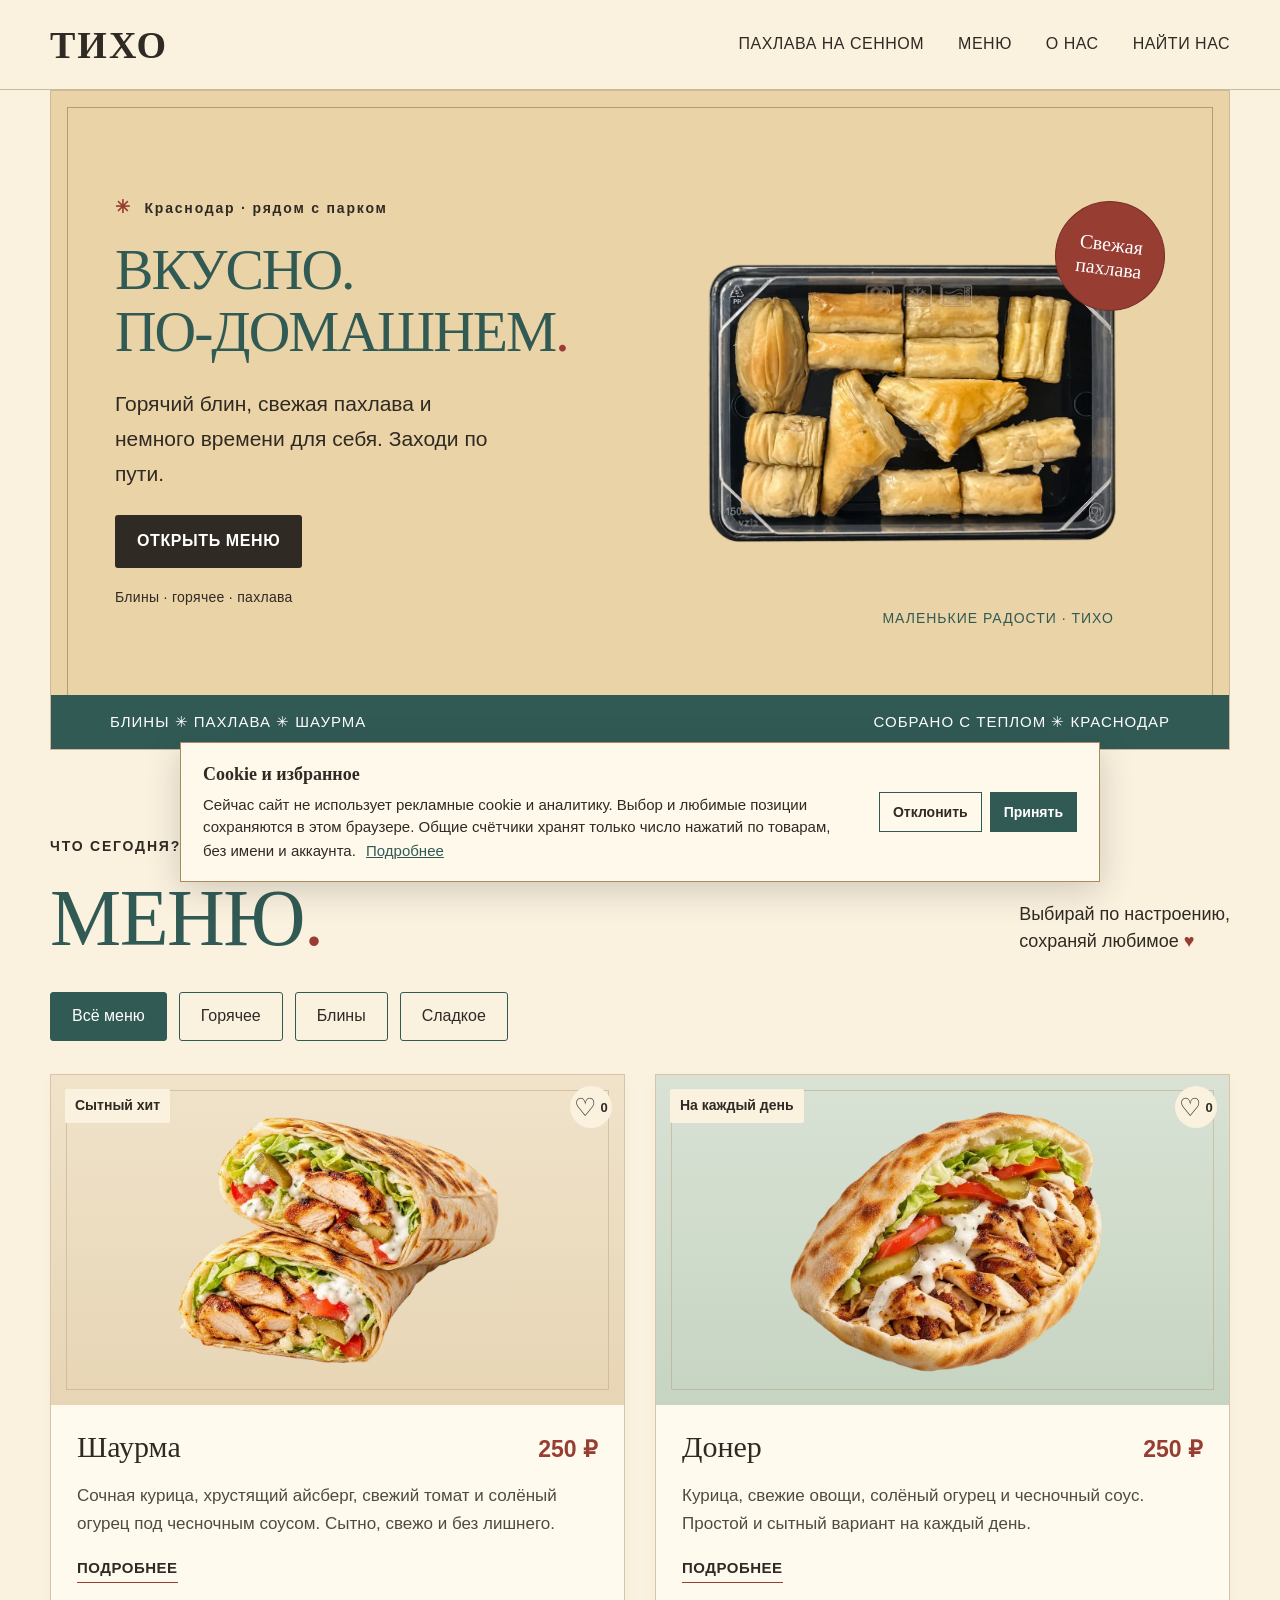
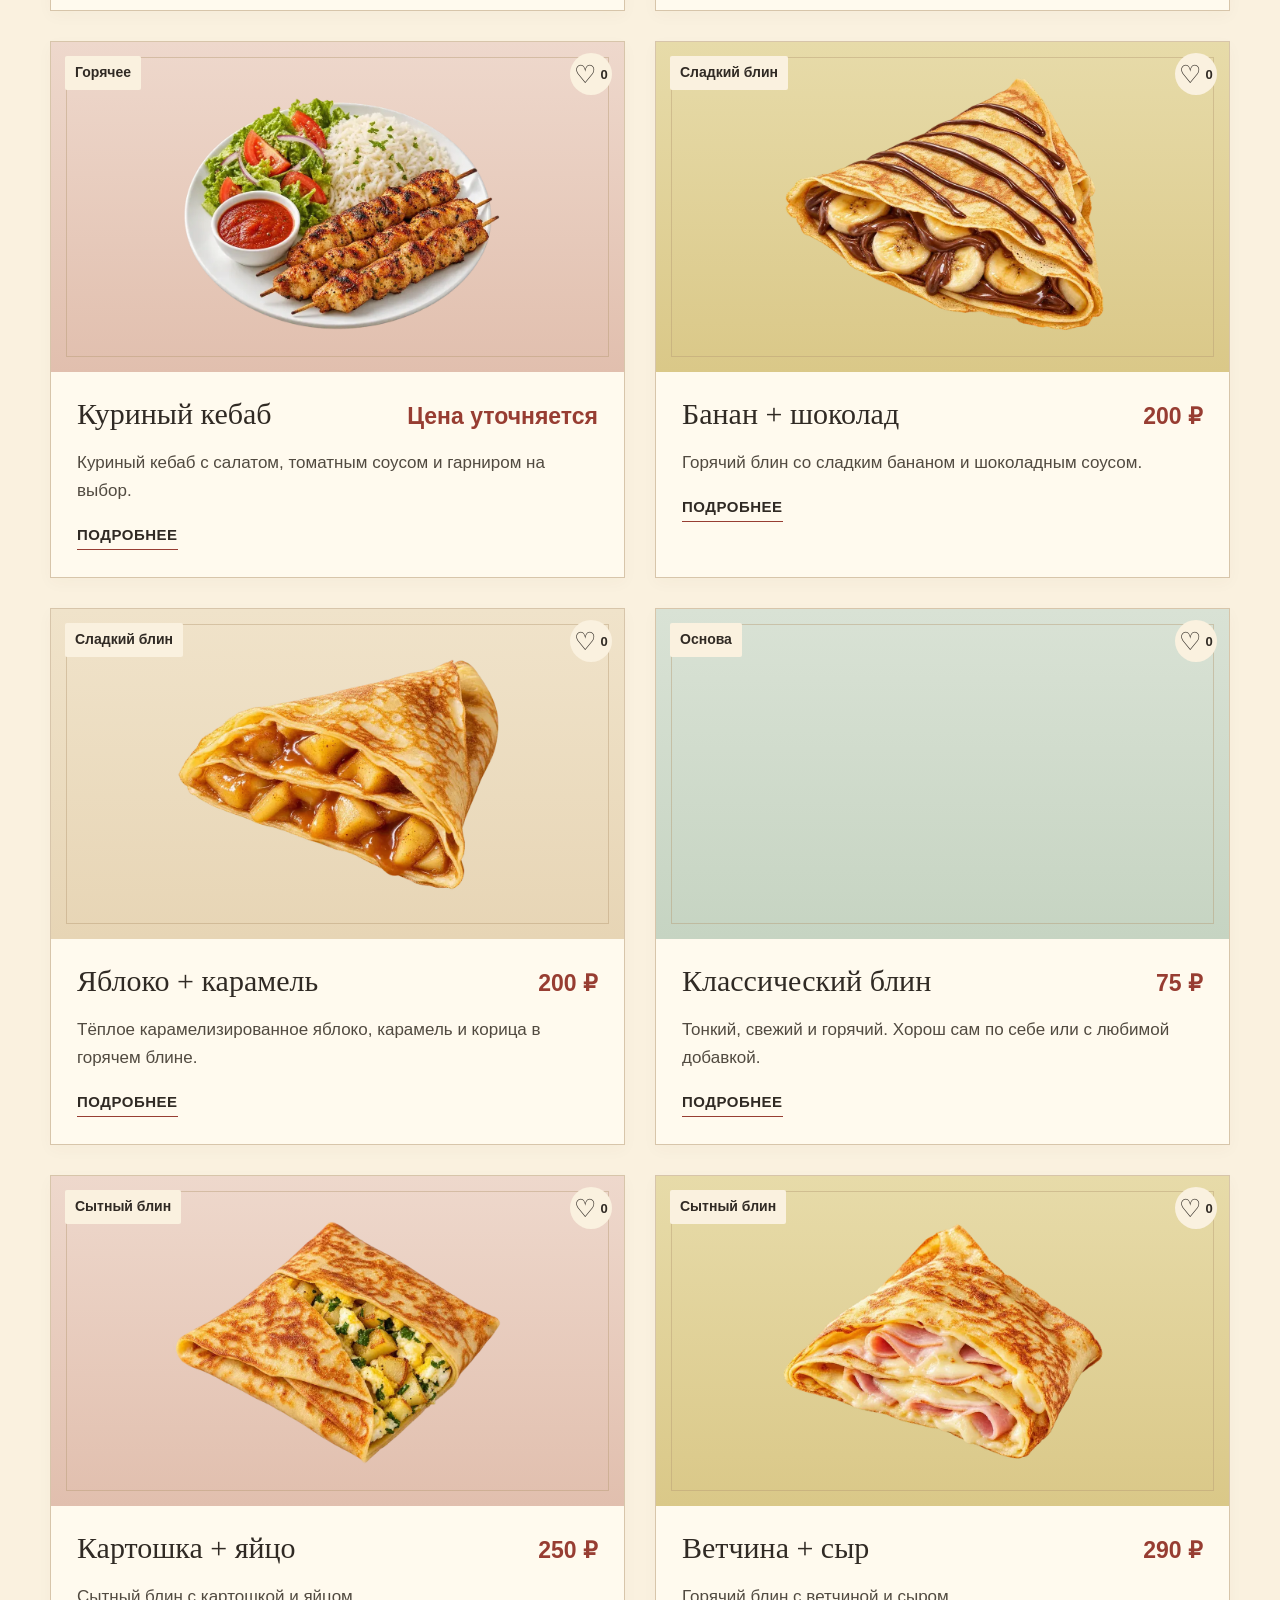
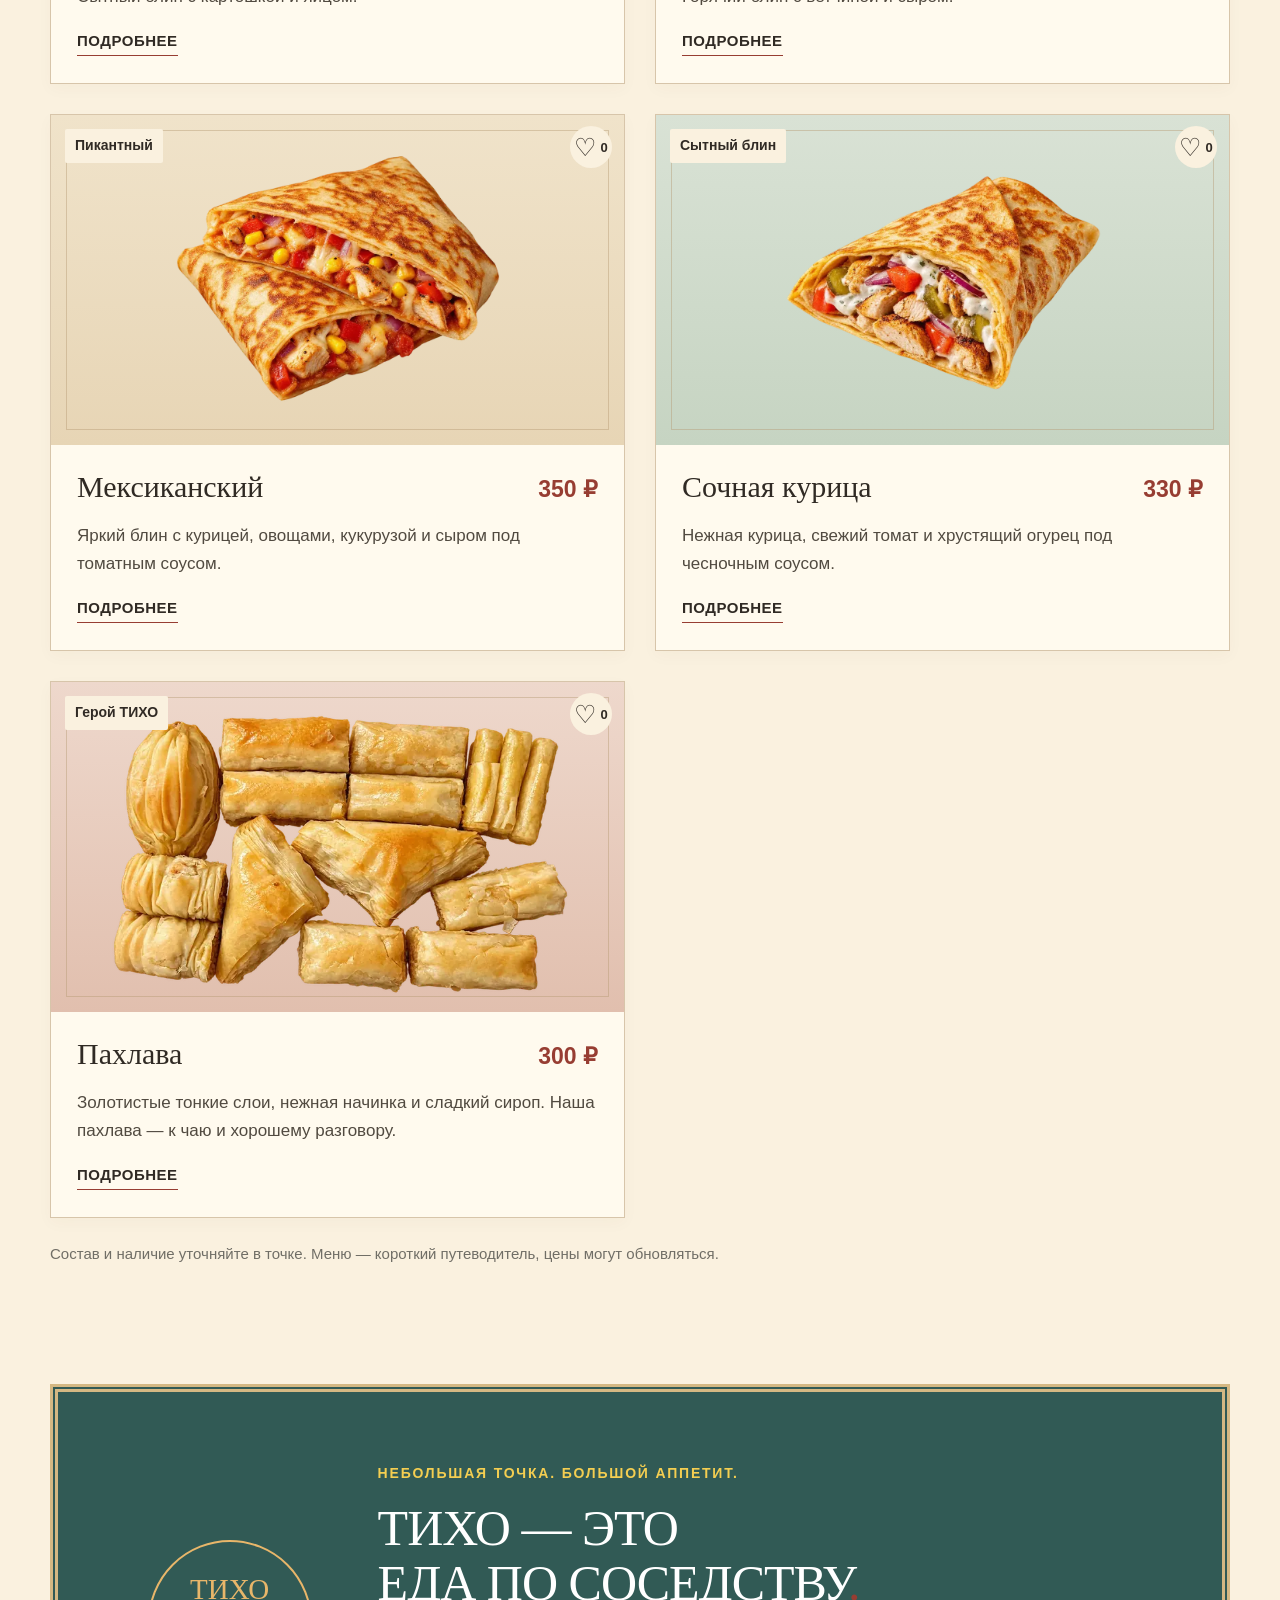
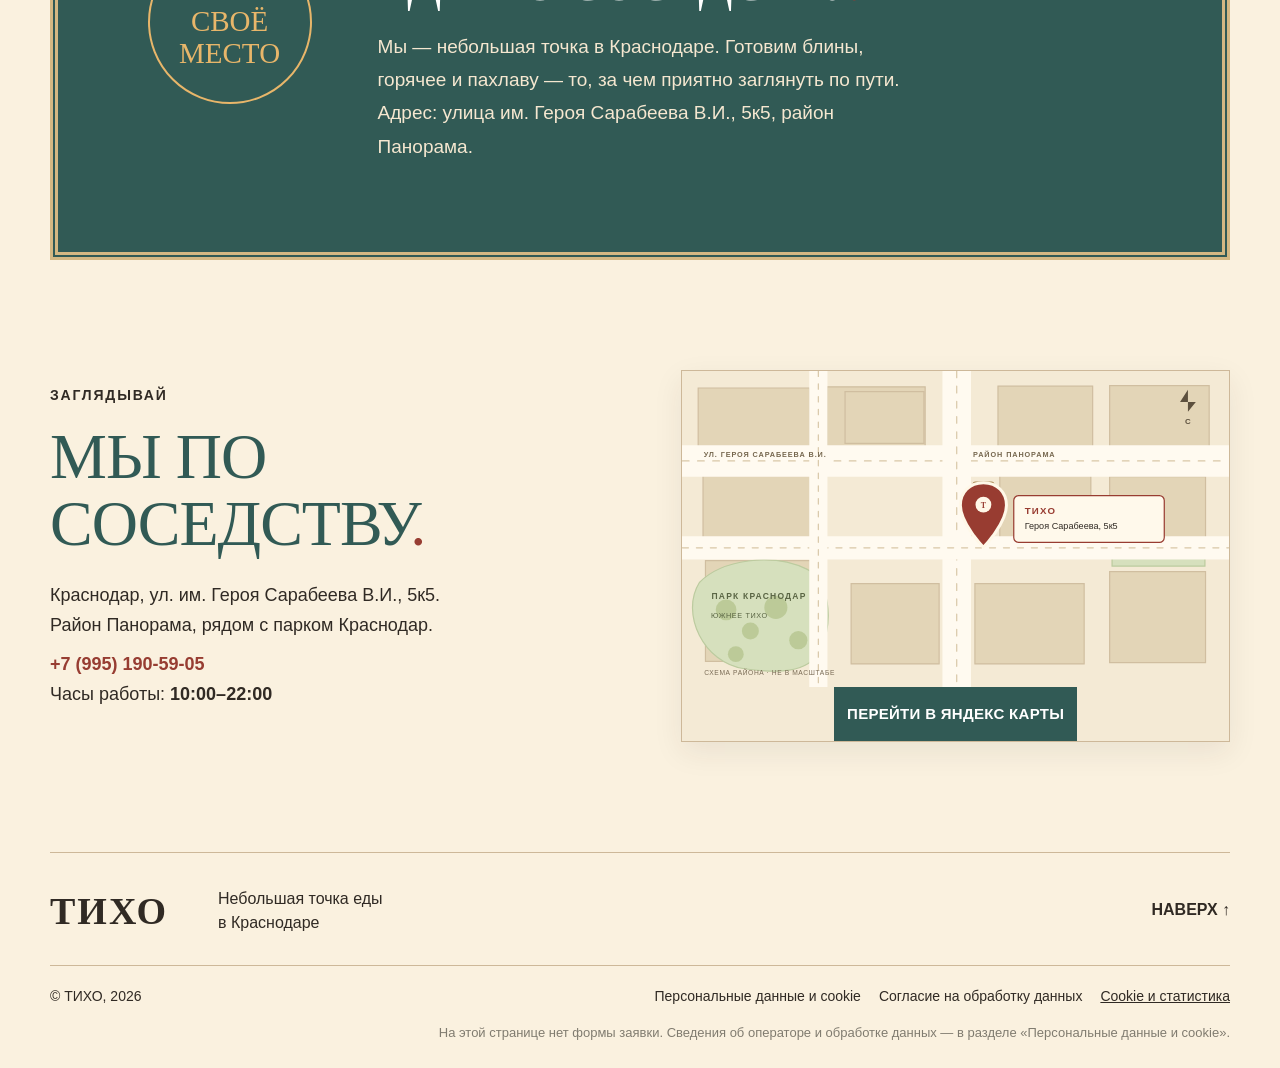
==== commit c22c180e: "Обновить ссылки на документы в меню" ====
--- a/sarabeeva.html
+++ b/sarabeeva.html
@@ -54,8 +54,8 @@
 
   <footer class="footer shell">
     <div class="footer-top"><a class="wordmark" href="#top">ТИХО<span>★</span></a><p>Небольшая точка еды<br>в Краснодаре</p><a href="#catalog" class="footer-up">Наверх ↑</a></div>
-    <div class="footer-bottom"><span>© ТИХО, 2026</span><div><button data-legal="privacy">Политика конфиденциальности</button><button data-legal="consent">Согласие на обработку данных</button><button data-legal="operator">Сведения об операторе</button><button data-legal="cookies">Cookie и статистика</button></div></div>
-    <p class="legal-placeholder">Сайт не использует формы заказа, аналитику и рекламные cookie. Данные владельца пока не указаны.</p>
+    <div class="footer-bottom"><span>© ТИХО, 2026</span><div><a href="privacy.html">Персональные данные и cookie</a><a href="consent.html">Согласие на обработку данных</a><button data-legal="cookies">Cookie и статистика</button></div></div>
+    <p class="legal-placeholder">На этой странице нет формы заявки. Сведения об операторе и обработке данных — в разделе «Персональные данные и cookie».</p>
   </footer>
 
   <dialog id="product-dialog" class="product-dialog"><button class="dialog-close" aria-label="Закрыть">×</button><div class="dialog-media"></div><div class="dialog-copy"><p class="eyebrow dialog-category"></p><h2 class="dialog-title"></h2><strong class="dialog-price"></strong><p class="dialog-description"></p><p class="dialog-ingredients"></p><button class="like large-like">♡ <span>Нравится</span></button></div></dialog>
